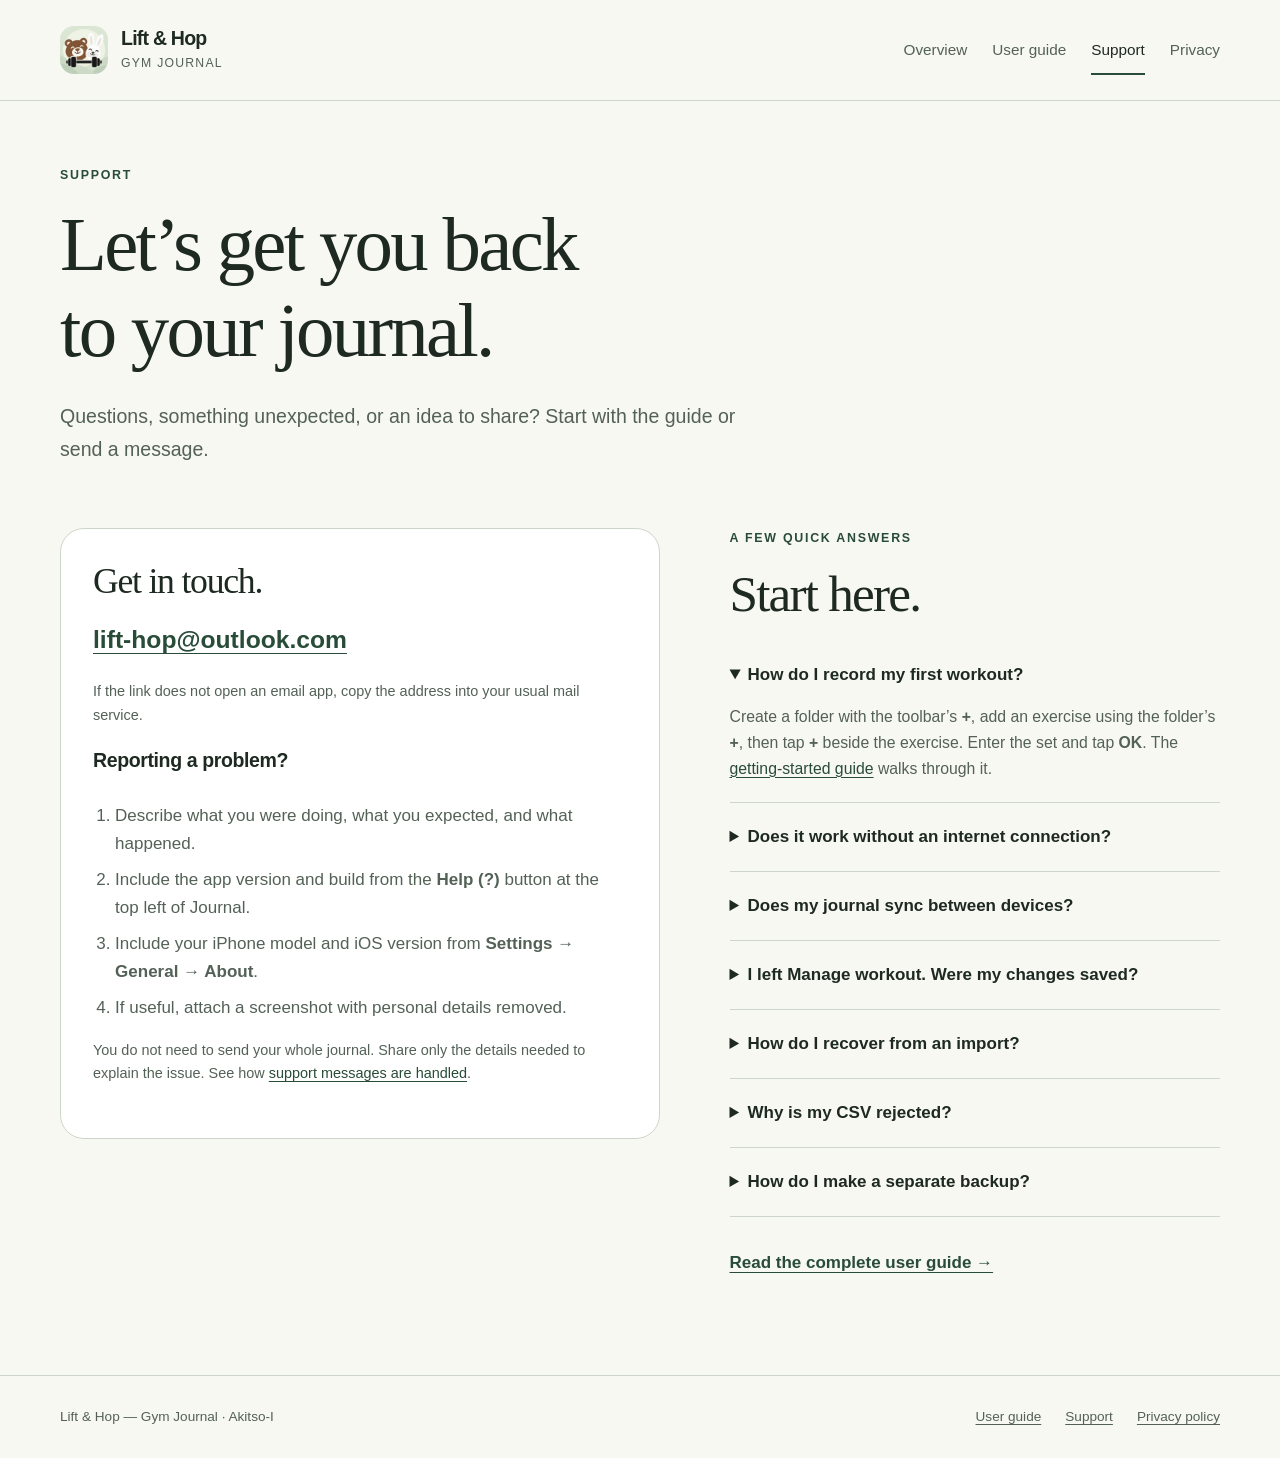
==== support.html @ 34c6dba9 "feat: add support, privacy and illustrated user guide (R3.4)" ====
<!doctype html>
<html lang="en">
<head>
    <meta charset="utf-8">
    <meta name="viewport" content="width=device-width, initial-scale=1">
    <meta name="description" content="Get help with Lift & Hop — Gym Journal. Contact Akitso-I, find backup and restore advice, and report an app issue.">
    <meta name="theme-color" content="#294c39">
    <title>Support — Lift & Hop</title>
    <link rel="icon" href="assets/app-icon.png" type="image/png">
    <link rel="stylesheet" href="styles.css">
</head>
<body>
    <a class="skip-link" href="#main">Skip to content</a>
    <header class="site-header"><div class="container header-inner"><a class="brand" href="index.html" aria-label="Lift and Hop home"><img src="assets/app-icon.png" width="48" height="48" alt=""><span><strong>Lift &amp; Hop</strong><small>Gym Journal</small></span></a><nav class="main-nav" aria-label="Main navigation"><a href="index.html">Overview</a><a href="user-guide.html">User guide</a><a href="support.html" aria-current="page">Support</a><a href="privacy.html">Privacy</a></nav></div></header>
    <main id="main" class="container">
        <div class="page-intro"><p class="eyebrow">Support</p><h1>Let’s get you back<br>to your journal.</h1><p class="lead">Questions, something unexpected, or an idea to share? Start with the guide or send a message.</p></div>
        <div class="support-layout">
            <section class="contact-panel" aria-labelledby="contact-title"><h2 id="contact-title">Get in touch.</h2><p><a class="email" href="mailto:lift-hop@outlook.com?subject=Lift%20%26%20Hop%20support">lift-hop@outlook.com</a></p><p class="small">If the link does not open an email app, copy the address into your usual mail service.</p><h3>Reporting a problem?</h3><ol><li>Describe what you were doing, what you expected, and what happened.</li><li>Include the app version and build from the <strong>Help (?)</strong> button at the top left of Journal.</li><li>Include your iPhone model and iOS version from <strong>Settings → General → About</strong>.</li><li>If useful, attach a screenshot with personal details removed.</li></ol><p class="small">You do not need to send your whole journal. Share only the details needed to explain the issue. See how <a href="privacy.html#support-email">support messages are handled</a>.</p></section>
            <section aria-labelledby="answers-title"><p class="eyebrow">A few quick answers</p><h2 id="answers-title">Start here.</h2><details open><summary>How do I record my first workout?</summary><p>Create a folder with the toolbar’s <strong>+</strong>, add an exercise using the folder’s <strong>+</strong>, then tap <strong>+</strong> beside the exercise. Enter the set and tap <strong>OK</strong>. The <a href="user-guide.html#get-started">getting-started guide</a> walks through it.</p></details><details><summary>Does it work without an internet connection?</summary><p>Yes. Core journal use is local and works offline.</p></details><details><summary>Does my journal sync between devices?</summary><p>No. Lift &amp; Hop does not provide live journal synchronization. You can export a CSV and import it on another device. Review <a href="user-guide.html#backups">Add versus Replace</a> before importing.</p></details><details><summary>I left Manage workout. Were my changes saved?</summary><p>Only if you tapped <strong>Save</strong> at the top. Cancel or dismissing the screen discards unsaved changes. <strong>OK</strong> inside its set editor updates the draft; it does not save the entire workout. See <a href="user-guide.html#edit">editing workouts</a>.</p></details><details><summary>How do I recover from an import?</summary><p>Open <strong>Import → Recovery backups</strong>, select the earlier journal and choose <strong>Replace journal</strong>. Local recovery files are saved before each import. Export the current journal first if you want to preserve it too.</p></details><details><summary>Why is my CSV rejected?</summary><p>The app accepts CSV files in the Lift &amp; Hop format. A general spreadsheet CSV may need conversion. Keep the original file, note the validation message and contact support if needed.</p></details><details><summary>How do I make a separate backup?</summary><p>Use <strong>Journal → ••• → Export → Share CSV → Save to Files</strong>. Choose an off-device destination such as iCloud Drive and verify the saved file there. A recovery copy on the same phone is not a separate backup.</p></details><p style="margin-top: 24px"><a class="text-link" href="user-guide.html">Read the complete user guide →</a></p></section>
        </div>
    </main>
    <footer class="site-footer"><div class="container footer-inner"><p>Lift &amp; Hop — Gym Journal · Akitso-I</p><nav class="footer-links" aria-label="Footer navigation"><a href="user-guide.html">User guide</a><a href="support.html">Support</a><a href="privacy.html">Privacy policy</a></nav></div></footer>
</body>
</html>
---- styles.css ----
/* The website borrows the app's Wild palette. All fonts and assets stay local. */
:root {
    color-scheme: light;
    --paper: #f8f8f3;
    --white: #fff;
    --ink: #1d2921;
    --muted: #536157;
    --green: #294c39;
    --sage: #e5ebdf;
    --line: #cdd6c9;
    --warm: #f3ecdf;
    --radius: 24px;
    font-family: -apple-system, BlinkMacSystemFont, "Segoe UI", sans-serif;
    font-size: 17px;
}
* { box-sizing: border-box; }
html { scroll-behavior: smooth; scroll-padding-top: 2rem; }
body { margin: 0; background: var(--paper); color: var(--ink); line-height: 1.65; }
img { display: block; max-width: 100%; height: auto; }
a { color: var(--green); text-underline-offset: .22em; text-decoration-thickness: 1px; }
a:hover { text-decoration-thickness: 2px; }
a, button, summary { -webkit-tap-highlight-color: transparent; }
:focus-visible { outline: 3px solid #9a4e16; outline-offset: 5px; border-radius: 3px; }
::selection { background: #cbdcc4; }
h1, h2, h3, p, ul, ol, figure { margin-top: 0; }
h1, h2 { font-family: Georgia, "Times New Roman", serif; font-weight: 400; line-height: 1.12; letter-spacing: -.035em; }
h1 { font-size: clamp(3rem, 6.5vw, 5.9rem); margin-bottom: 1.5rem; }
h2 { font-size: clamp(2rem, 4vw, 3.1rem); margin-bottom: 1.1rem; }
h3 { font-size: 1.15rem; line-height: 1.35; letter-spacing: -.02em; margin-bottom: .6rem; }
p { margin-bottom: 1.15rem; }
li + li { margin-top: .45rem; }
strong { font-weight: 650; }
code { background: var(--sage); padding: .15em .35em; border-radius: 4px; font-size: .92em; }
hr { border: 0; border-top: 1px solid var(--line); margin: 2.5rem 0; }
.container { width: min(1160px, calc(100% - 64px)); margin-inline: auto; }
.skip-link { position: absolute; top: -100px; left: 1rem; background: var(--white); padding: .8rem 1.2rem; z-index: 20; }
.skip-link:focus { top: 1rem; }
.site-header { border-bottom: 1px solid var(--line); }
.header-inner { min-height: 100px; display: flex; align-items: center; justify-content: space-between; gap: 24px; }
.brand { display: flex; align-items: center; gap: 13px; text-decoration: none; color: var(--ink); flex-shrink: 0; }
.brand img { width: 48px; height: 48px; border-radius: 14px; }
.brand strong { display: block; font-size: 1.15rem; line-height: 1.2; letter-spacing: -.04em; }
.brand small { display: block; color: var(--muted); font-size: .72rem; letter-spacing: .1em; text-transform: uppercase; margin-top: 3px; }
.main-nav { display: flex; align-items: center; flex-wrap: wrap; gap: 6px 25px; }
.main-nav a { text-decoration: none; color: var(--muted); padding: 10px 0; font-size: .9rem; }
.main-nav a:hover, .main-nav a[aria-current="page"] { color: var(--ink); box-shadow: 0 2px var(--green); }
.eyebrow { color: var(--green); text-transform: uppercase; font-size: .73rem; letter-spacing: .14em; font-weight: 650; margin-bottom: 1rem; }
.lead { font-size: 1.15rem; color: var(--muted); max-width: 34rem; line-height: 1.7; }
.button { display: inline-flex; justify-content: center; align-items: center; gap: 1rem; background: var(--green); color: var(--white); text-decoration: none; border-radius: 8px; padding: .8rem 1.3rem; min-height: 48px; font-size: .92rem; font-weight: 600; }
.button:hover { background: #1d3b2b; }
.text-link { display: inline-flex; align-items: center; min-height: 44px; font-weight: 600; }
.actions { display: flex; flex-wrap: wrap; align-items: center; gap: 1.5rem; margin-top: 1.8rem; }
.hero { display: grid; grid-template-columns: 1.1fr .9fr; align-items: center; gap: 65px; padding-block: 68px; }
.hero h1 em { color: var(--green); font-style: italic; }
.hero .lead { max-width: 29rem; }
.hero-note { display: flex; flex-wrap: wrap; gap: 8px 20px; color: var(--muted); font-size: .75rem; margin-top: 2rem; }
.hero-visual { background: var(--sage); padding: 30px 38px 20px; border-radius: var(--radius); margin: 0; position: relative; }
.hero-visual img { width: 100%; max-width: 290px; margin: auto; border-radius: 20px; border: 1px solid #bec7bc; box-shadow: 0 14px 32px #1d292119; }
figcaption { color: var(--muted); font-size: .76rem; line-height: 1.5; margin-top: 14px; }
.hero-visual figcaption { text-align: center; }
.section { padding-block: 70px; border-top: 1px solid var(--line); }
.section-heading { max-width: 650px; margin-bottom: 2.5rem; }
.steps { list-style: none; padding: 0; display: grid; grid-template-columns: repeat(3, 1fr); gap: 40px; }
.steps li + li { margin-top: 0; }
.step-number { display: block; font-family: Georgia, serif; font-size: 1.7rem; color: var(--green); padding-bottom: 16px; border-bottom: 1px solid var(--line); margin-bottom: 22px; }
.steps p { color: var(--muted); font-size: .95rem; }
.feature { display: grid; grid-template-columns: 1fr 1fr; align-items: center; gap: 90px; }
.feature-art { padding: 32px; background: var(--warm); border-radius: var(--radius); }
.feature-art img { width: 260px; border-radius: 16px; margin-inline: auto; border: 1px solid var(--line); }
.feature-art figcaption { text-align: center; }
.feature-copy p { color: var(--muted); }
.check-list { padding-left: 1.2rem; }
.help-band { display: grid; grid-template-columns: 1fr auto; gap: 24px; align-items: center; padding: 36px 40px; background: var(--green); color: var(--white); border-radius: var(--radius); margin-bottom: 64px; }
.help-band h2 { font-size: 2rem; margin-bottom: .45rem; }
.help-band p { margin: 0; color: #e1e8df; }
.help-band a { background: var(--paper); color: var(--green); }
.page-intro { padding-block: 64px 42px; max-width: 850px; }
.page-intro h1 { font-size: clamp(3rem, 6vw, 4.8rem); }
.page-intro .lead { max-width: 700px; }
.byline { color: var(--muted); font-size: .82rem; }
.guide-layout { display: grid; grid-template-columns: 220px minmax(0, 1fr); gap: 64px; align-items: start; padding-bottom: 70px; }
.contents { position: sticky; top: 28px; border-top: 2px solid var(--green); padding-top: 18px; }
.contents h2 { font-family: inherit; font-size: .75rem; letter-spacing: .1em; font-weight: 650; text-transform: uppercase; margin-bottom: 14px; }
.contents ol { list-style: none; padding: 0; margin-bottom: 0; counter-reset: contents; }
.contents li { counter-increment: contents; margin: 0; }
.contents a { display: block; text-decoration: none; color: var(--muted); font-size: .85rem; padding: 9px 0; }
.contents a::before { content: counter(contents, decimal-leading-zero) "  "; color: var(--green); font-size: .7rem; white-space: pre; }
.contents a:hover { color: var(--green); text-decoration: underline; }
.guide-section { border-top: 1px solid var(--line); padding-block: 38px 20px; }
.guide-section:first-child { border-top: 0; padding-top: 0; }
.guide-section h2 { font-size: 2.1rem; }
.guide-section h3 { margin-top: 1.8rem; }
.guide-section p, .guide-section li { max-width: 72ch; }
.callout { border-left: 3px solid var(--green); background: var(--sage); padding: 18px 22px; border-radius: 0 10px 10px 0; margin: 24px 0; }
.callout p:last-child { margin-bottom: 0; }
.callout.warning { border-color: #82501d; background: var(--warm); }
.screenshot { margin: 26px 0 30px; max-width: 330px; }
.screenshot img { border: 1px solid var(--line); border-radius: 16px; width: 100%; }
.screenshot-pair { display: grid; grid-template-columns: 1fr 1fr; align-items: start; gap: 22px; margin-block: 26px; }
.screenshot-pair .screenshot { margin: 0; }
.data-table { width: 100%; border-collapse: collapse; margin: 24px 0; font-size: .92rem; }
.data-table th, .data-table td { text-align: left; padding: 12px 14px; border-bottom: 1px solid var(--line); vertical-align: top; }
.data-table th { background: var(--sage); font-weight: 600; }
.data-table td:first-child { font-weight: 600; }
.table-scroll { overflow-x: auto; }
.theme-list { display: grid; grid-template-columns: 1fr 1fr; gap: 16px; margin: 24px 0; }
.theme { padding: 18px 20px; border-radius: 12px; border: 1px solid var(--line); }
.theme p { margin-bottom: 0; font-size: .87rem; }
.theme.wild { background: #fdfdfc; color: #294c39; }
.theme.iron { background: #f8f9fb; color: #ab470f; }
.theme.steel { background: #272c32; color: #d6dee6; border-color: #272c32; }
.theme.notes { background: #080808; color: #ffe461; border-color: #080808; }
.support-layout { display: grid; grid-template-columns: 1.1fr .9fr; gap: 70px; padding-bottom: 70px; align-items: start; }
.contact-panel { padding: 32px; border: 1px solid var(--line); background: var(--white); border-radius: var(--radius); }
.contact-panel h2 { font-size: 2.1rem; }
.email { font-size: clamp(1.1rem, 2.3vw, 1.45rem); font-weight: 600; overflow-wrap: anywhere; }
.contact-panel ol { padding-left: 1.3rem; margin-top: 1.7rem; color: var(--muted); }
.small { font-size: .85rem; color: var(--muted); }
details { padding-block: 20px; border-bottom: 1px solid var(--line); }
summary { font-size: 1rem; font-weight: 600; cursor: pointer; padding-right: 20px; }
details p { margin-top: 14px; color: var(--muted); font-size: .93rem; }
details p:last-child { margin-bottom: 0; }
.prose { max-width: 760px; padding-bottom: 70px; }
.prose h2 { margin-top: 2.4rem; font-size: 1.9rem; }
.prose ul { padding-left: 1.4rem; }
.prose a { overflow-wrap: anywhere; }
.site-footer { border-top: 1px solid var(--line); padding-block: 30px; }
.footer-inner { display: flex; justify-content: space-between; flex-wrap: wrap; gap: 20px; font-size: .8rem; color: var(--muted); }
.footer-inner p { margin: 0; }
.footer-links { display: flex; flex-wrap: wrap; gap: 12px 24px; }
.footer-links a { color: var(--muted); }
@media (max-width: 900px) {
    .hero { gap: 35px; }
    .hero-visual { padding: 24px; }
    .feature { gap: 40px; }
    .guide-layout { grid-template-columns: 180px minmax(0, 1fr); gap: 32px; }
    .support-layout { gap: 32px; }
}
@media (max-width: 680px) {
    .container { width: calc(100% - 36px); }
    .header-inner { align-items: flex-start; flex-direction: column; gap: 8px; padding-block: 18px 8px; }
    .main-nav { width: 100%; justify-content: space-between; gap: 8px; }
    .main-nav a { font-size: .85rem; }
    .hero { grid-template-columns: 1fr; gap: 38px; padding-block: 38px; }
    .hero h1 { font-size: clamp(3rem, 12vw, 4.5rem); }
    .hero-visual { padding: 28px; }
    .hero-visual img { max-width: 270px; }
    .hero-note { margin-top: 1.4rem; }
    .section { padding-block: 44px; }
    .steps { grid-template-columns: 1fr; gap: 20px; }
    .step-number { padding-bottom: 8px; margin-bottom: 12px; }
    .feature, .support-layout { grid-template-columns: 1fr; gap: 30px; }
    .feature-art { order: 2; }
    .help-band { grid-template-columns: 1fr; padding: 28px; margin-bottom: 40px; }
    .help-band .button { justify-self: start; }
    .page-intro { padding-block: 38px 28px; }
    .guide-layout { grid-template-columns: 1fr; gap: 35px; padding-bottom: 40px; }
    .contents { position: static; }
    .contents ol { display: grid; grid-template-columns: 1fr 1fr; gap: 0 12px; }
    .contents a { min-height: 44px; }
    .guide-section { padding-top: 30px; }
    .screenshot-pair { gap: 14px; }
    .contact-panel { padding: 25px; }
    .support-layout { padding-bottom: 45px; }
    .data-table th, .data-table td { padding: 10px 8px; }
}
@media (prefers-reduced-motion: reduce) { html { scroll-behavior: auto; } }
@media print {
    :root { font-size: 11pt; }
    body { background: white; color: black; }
    .site-header, .site-footer, .contents, .skip-link, .help-band { display: none; }
    .container { width: 100%; }
    .guide-layout, .support-layout { display: block; }
    .page-intro { padding-top: 0; }
    .guide-section { break-inside: avoid-page; }
    .screenshot { max-width: 180px; }
    .screenshot-pair { max-width: 390px; }
    a { color: black; }
}
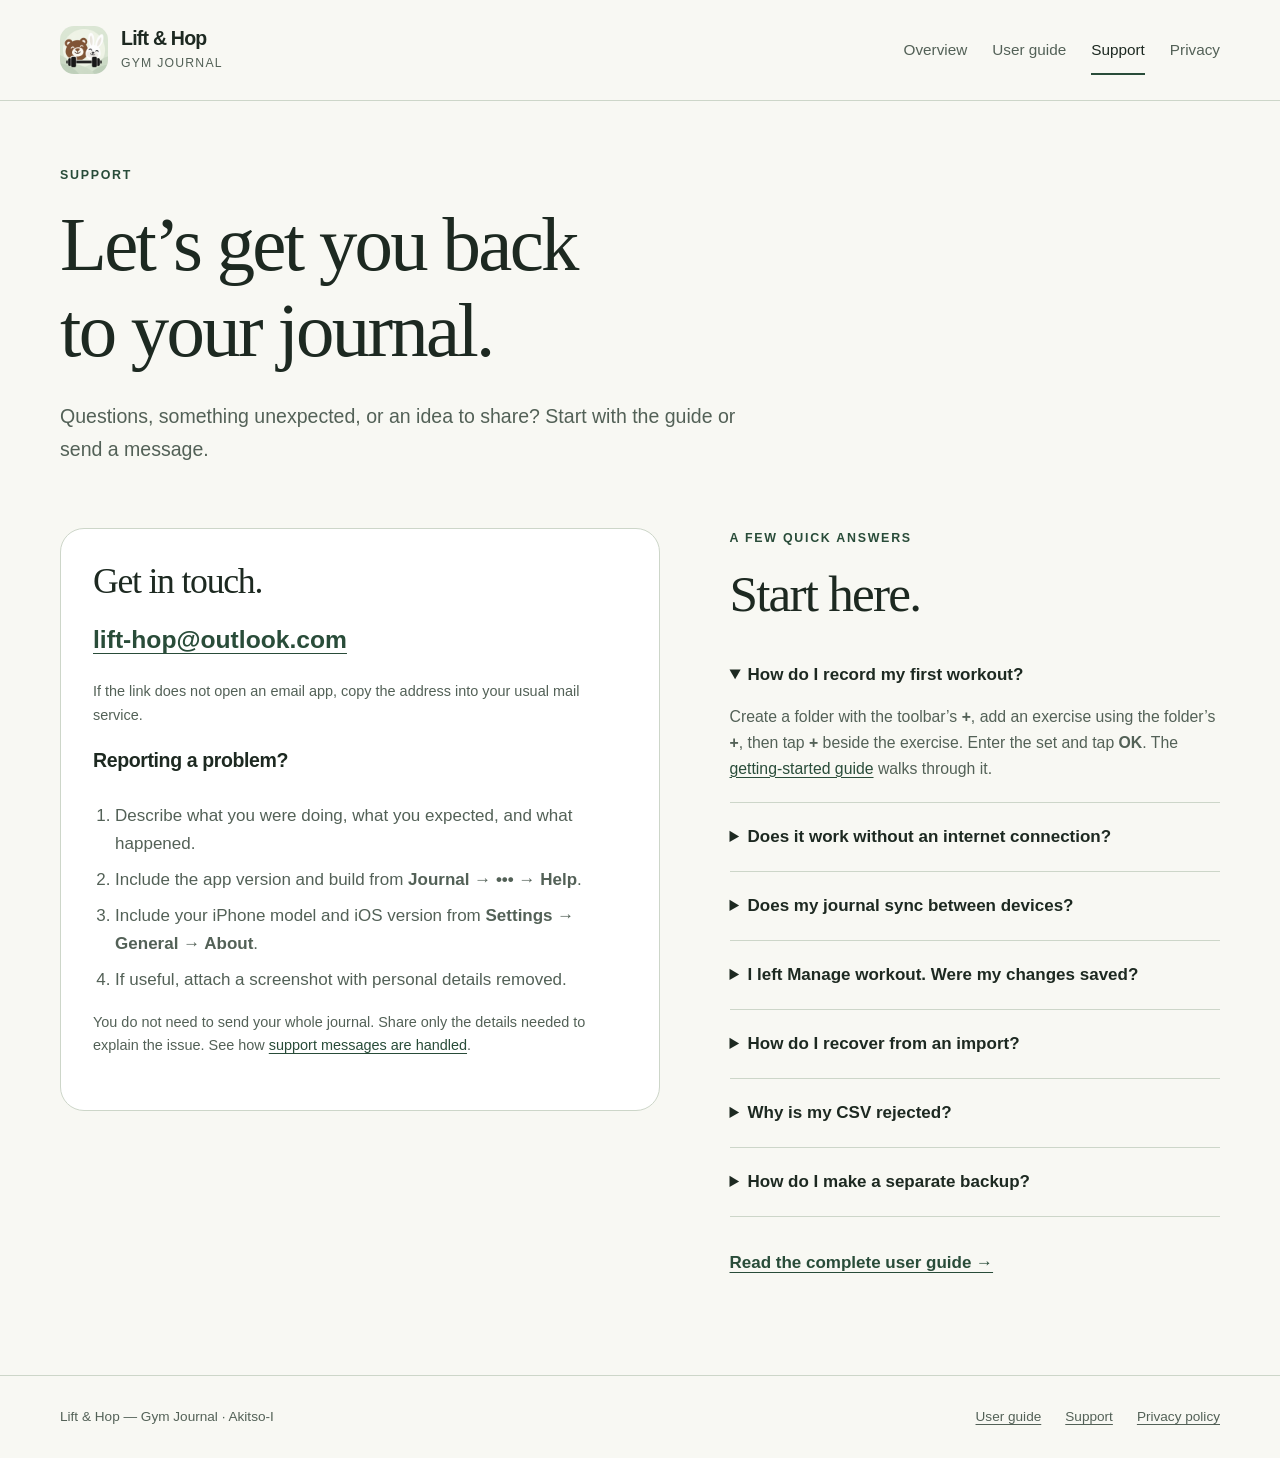
==== commit df18c7cd: "docs: refresh website guide and native screenshots" ====
--- a/support.html
+++ b/support.html
@@ -15,7 +15,7 @@
     <main id="main" class="container">
         <div class="page-intro"><p class="eyebrow">Support</p><h1>Let’s get you back<br>to your journal.</h1><p class="lead">Questions, something unexpected, or an idea to share? Start with the guide or send a message.</p></div>
         <div class="support-layout">
-            <section class="contact-panel" aria-labelledby="contact-title"><h2 id="contact-title">Get in touch.</h2><p><a class="email" href="mailto:lift-hop@outlook.com?subject=Lift%20%26%20Hop%20support">lift-hop@outlook.com</a></p><p class="small">If the link does not open an email app, copy the address into your usual mail service.</p><h3>Reporting a problem?</h3><ol><li>Describe what you were doing, what you expected, and what happened.</li><li>Include the app version and build from the <strong>Help (?)</strong> button at the top left of Journal.</li><li>Include your iPhone model and iOS version from <strong>Settings → General → About</strong>.</li><li>If useful, attach a screenshot with personal details removed.</li></ol><p class="small">You do not need to send your whole journal. Share only the details needed to explain the issue. See how <a href="privacy.html#support-email">support messages are handled</a>.</p></section>
+            <section class="contact-panel" aria-labelledby="contact-title"><h2 id="contact-title">Get in touch.</h2><p><a class="email" href="mailto:lift-hop@outlook.com?subject=Lift%20%26%20Hop%20support">lift-hop@outlook.com</a></p><p class="small">If the link does not open an email app, copy the address into your usual mail service.</p><h3>Reporting a problem?</h3><ol><li>Describe what you were doing, what you expected, and what happened.</li><li>Include the app version and build from <strong>Journal → ••• → Help</strong>.</li><li>Include your iPhone model and iOS version from <strong>Settings → General → About</strong>.</li><li>If useful, attach a screenshot with personal details removed.</li></ol><p class="small">You do not need to send your whole journal. Share only the details needed to explain the issue. See how <a href="privacy.html#support-email">support messages are handled</a>.</p></section>
             <section aria-labelledby="answers-title"><p class="eyebrow">A few quick answers</p><h2 id="answers-title">Start here.</h2><details open><summary>How do I record my first workout?</summary><p>Create a folder with the toolbar’s <strong>+</strong>, add an exercise using the folder’s <strong>+</strong>, then tap <strong>+</strong> beside the exercise. Enter the set and tap <strong>OK</strong>. The <a href="user-guide.html#get-started">getting-started guide</a> walks through it.</p></details><details><summary>Does it work without an internet connection?</summary><p>Yes. Core journal use is local and works offline.</p></details><details><summary>Does my journal sync between devices?</summary><p>No. Lift &amp; Hop does not provide live journal synchronization. You can export a CSV and import it on another device. Review <a href="user-guide.html#backups">Add versus Replace</a> before importing.</p></details><details><summary>I left Manage workout. Were my changes saved?</summary><p>Only if you tapped <strong>Save</strong> at the top. Cancel or dismissing the screen discards unsaved changes. <strong>OK</strong> inside its set editor updates the draft; it does not save the entire workout. See <a href="user-guide.html#edit">editing workouts</a>.</p></details><details><summary>How do I recover from an import?</summary><p>Open <strong>Import → Recovery backups</strong>, select the earlier journal and choose <strong>Replace journal</strong>. Local recovery files are saved before each import. Export the current journal first if you want to preserve it too.</p></details><details><summary>Why is my CSV rejected?</summary><p>The app accepts CSV files in the Lift &amp; Hop format. A general spreadsheet CSV may need conversion. Keep the original file, note the validation message and contact support if needed.</p></details><details><summary>How do I make a separate backup?</summary><p>Use <strong>Journal → ••• → Export → Share CSV → Save to Files</strong>. Choose an off-device destination such as iCloud Drive and verify the saved file there. A recovery copy on the same phone is not a separate backup.</p></details><p style="margin-top: 24px"><a class="text-link" href="user-guide.html">Read the complete user guide →</a></p></section>
         </div>
     </main>
